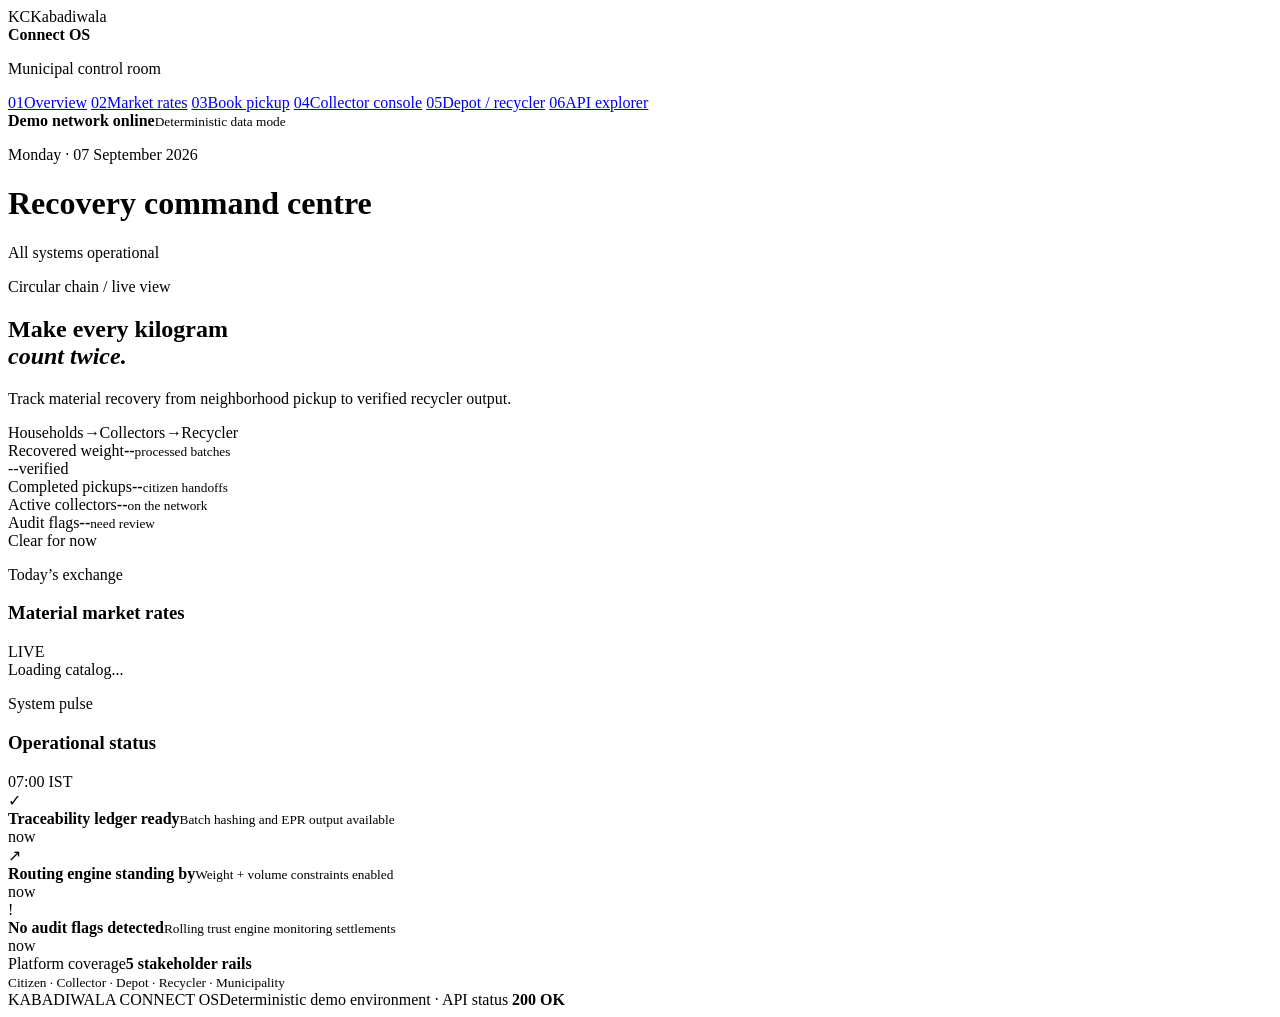
==== frontend/index.html @ 9a3bf971 "feat(depot): add batch and recycler console" ====
<!doctype html>
<html lang="en">
<head>
  <meta charset="utf-8">
  <meta name="viewport" content="width=device-width, initial-scale=1">
  <title>Kabadiwala Connect | Municipal Operations</title>
  <link rel="stylesheet" href="/dashboard/styles.css">
</head>
<body>
  <div class="shell">
    <aside class="sidebar">
      <div class="brand"><span class="brand-mark">KC</span><span>Kabadiwala<br><strong>Connect OS</strong></span></div>
      <p class="eyebrow">Municipal control room</p>
      <nav>
        <a class="nav-link active" href="#overview"><span>01</span>Overview</a>
        <a class="nav-link" href="#materials"><span>02</span>Market rates</a>
        <a class="nav-link" href="/citizen/citizen.html"><span>03</span>Book pickup</a>
        <a class="nav-link" href="/collector/collector.html"><span>04</span>Collector console</a>
        <a class="nav-link" href="/depot/depot.html"><span>05</span>Depot / recycler</a>
        <a class="nav-link" href="/docs"><span>06</span>API explorer</a>
      </nav>
      <div class="sidebar-note"><span class="pulse"></span><div><strong>Demo network online</strong><small>Deterministic data mode</small></div></div>
    </aside>

    <main class="main" id="overview">
      <header class="topbar"><div><p class="eyebrow">Monday · 07 September 2026</p><h1>Recovery command centre</h1></div><div class="status"><span class="pulse"></span>All systems operational</div></header>
      <section class="intro"><div><p class="eyebrow accent">Circular chain / live view</p><h2>Make every kilogram<br><em>count twice.</em></h2><p class="intro-copy">Track material recovery from neighborhood pickup to verified recycler output.</p></div><div class="flow"><span>Households</span><i>→</i><span>Collectors</span><i>→</i><span>Recycler</span></div></section>

      <section class="metrics" aria-label="Recovery metrics">
        <article class="metric metric-primary"><span class="metric-label">Recovered weight</span><strong id="recovered-weight">--</strong><small>processed batches</small><div class="metric-line"><span id="batch-count">--</span><span>verified</span></div></article>
        <article class="metric"><span class="metric-label">Completed pickups</span><strong id="pickup-count">--</strong><small>citizen handoffs</small><div class="mini-bars"><i></i><i></i><i></i><i></i><i></i><i></i></div></article>
        <article class="metric"><span class="metric-label">Active collectors</span><strong id="collector-count">--</strong><small>on the network</small><div class="collector-dots"><i></i><i></i><i></i><i></i><i></i></div></article>
        <article class="metric metric-alert"><span class="metric-label">Audit flags</span><strong id="audit-count">--</strong><small>need review</small><div class="alert-state"><span></span><span id="audit-label">Clear for now</span></div></article>
      </section>

      <section class="content-grid">
        <article class="panel rates-panel" id="materials"><div class="panel-heading"><div><p class="eyebrow">Today’s exchange</p><h3>Material market rates</h3></div><span class="live-tag">LIVE</span></div><div id="materials-list" class="rates-list"><div class="loading">Loading catalog...</div></div></article>
        <article class="panel activity-panel"><div class="panel-heading"><div><p class="eyebrow">System pulse</p><h3>Operational status</h3></div><span class="panel-code">07:00 IST</span></div><div class="activity-list"><div class="activity"><span class="activity-icon green">✓</span><div><strong>Traceability ledger ready</strong><small>Batch hashing and EPR output available</small></div><time>now</time></div><div class="activity"><span class="activity-icon blue">↗</span><div><strong>Routing engine standing by</strong><small>Weight + volume constraints enabled</small></div><time>now</time></div><div class="activity"><span class="activity-icon amber">!</span><div><strong id="activity-audit">No audit flags detected</strong><small>Rolling trust engine monitoring settlements</small></div><time>now</time></div></div><div class="coverage"><div><span>Platform coverage</span><strong>5 stakeholder rails</strong></div><div class="coverage-bar"><span></span></div><small>Citizen · Collector · Depot · Recycler · Municipality</small></div></article>
      </section>
      <footer><span>KABADIWALA CONNECT OS</span><span>Deterministic demo environment · API status <b>200 OK</b></span></footer>
    </main>
  </div>
  <script src="/dashboard/app.js"></script>
</body>
</html>
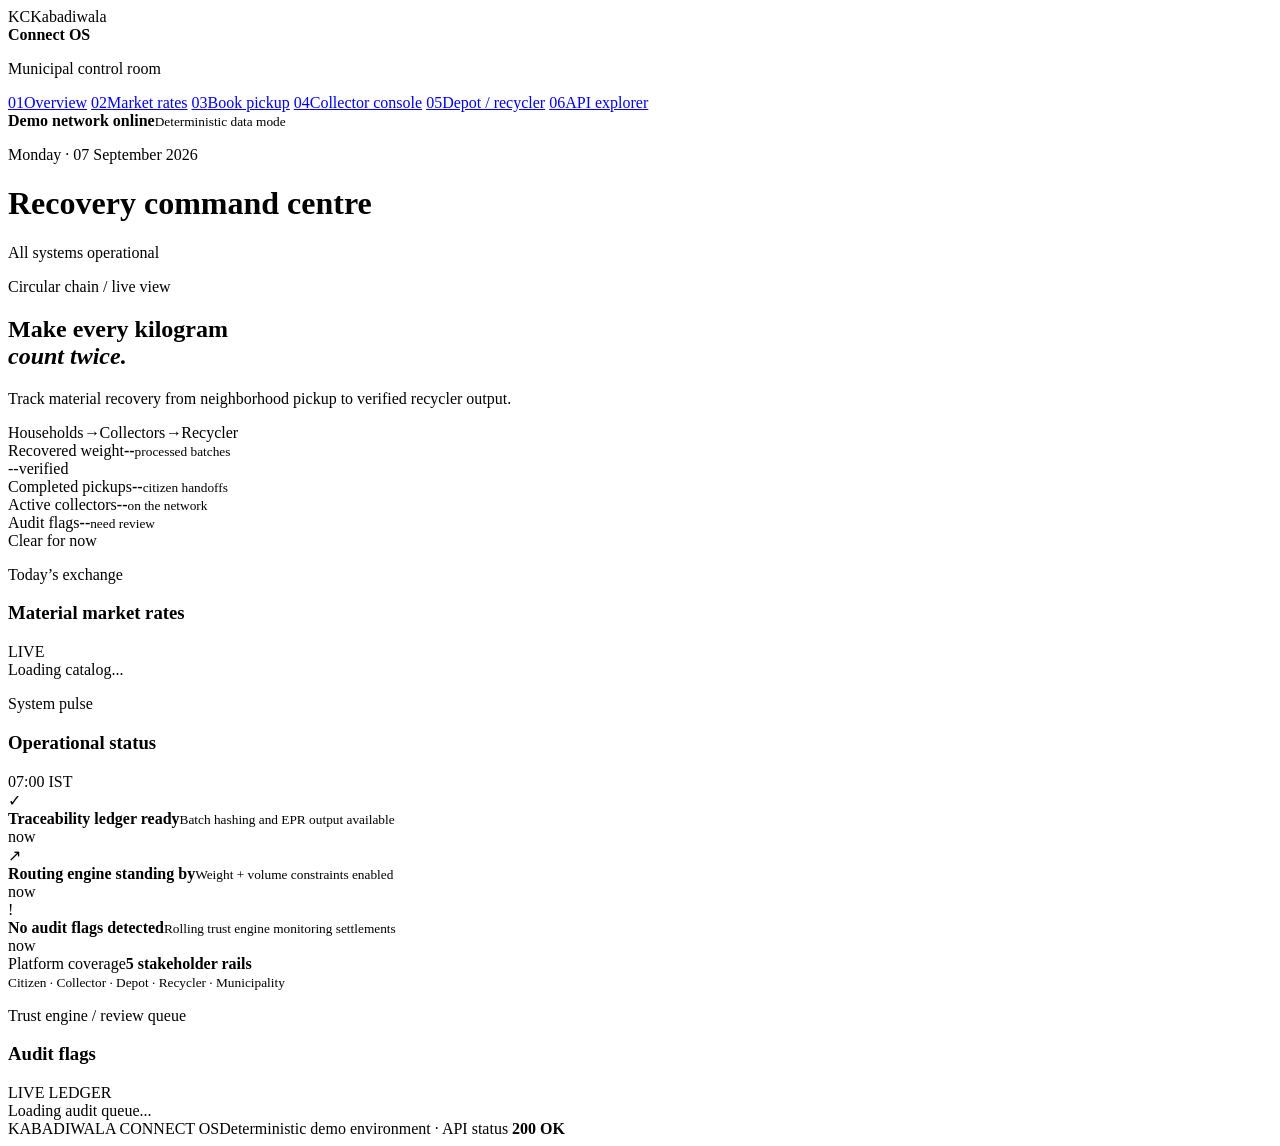
==== commit 9721e90c: "feat(dashboard): add live audit review queue" ====
--- a/frontend/index.html
+++ b/frontend/index.html
@@ -37,6 +37,7 @@
         <article class="panel rates-panel" id="materials"><div class="panel-heading"><div><p class="eyebrow">Today’s exchange</p><h3>Material market rates</h3></div><span class="live-tag">LIVE</span></div><div id="materials-list" class="rates-list"><div class="loading">Loading catalog...</div></div></article>
         <article class="panel activity-panel"><div class="panel-heading"><div><p class="eyebrow">System pulse</p><h3>Operational status</h3></div><span class="panel-code">07:00 IST</span></div><div class="activity-list"><div class="activity"><span class="activity-icon green">✓</span><div><strong>Traceability ledger ready</strong><small>Batch hashing and EPR output available</small></div><time>now</time></div><div class="activity"><span class="activity-icon blue">↗</span><div><strong>Routing engine standing by</strong><small>Weight + volume constraints enabled</small></div><time>now</time></div><div class="activity"><span class="activity-icon amber">!</span><div><strong id="activity-audit">No audit flags detected</strong><small>Rolling trust engine monitoring settlements</small></div><time>now</time></div></div><div class="coverage"><div><span>Platform coverage</span><strong>5 stakeholder rails</strong></div><div class="coverage-bar"><span></span></div><small>Citizen · Collector · Depot · Recycler · Municipality</small></div></article>
       </section>
+      <section class="panel audit-panel"><div class="panel-heading"><div><p class="eyebrow">Trust engine / review queue</p><h3>Audit flags</h3></div><span class="panel-code" id="audit-refresh">LIVE LEDGER</span></div><div id="audit-list" class="audit-list"><div class="loading">Loading audit queue...</div></div></section>
       <footer><span>KABADIWALA CONNECT OS</span><span>Deterministic demo environment · API status <b>200 OK</b></span></footer>
     </main>
   </div>
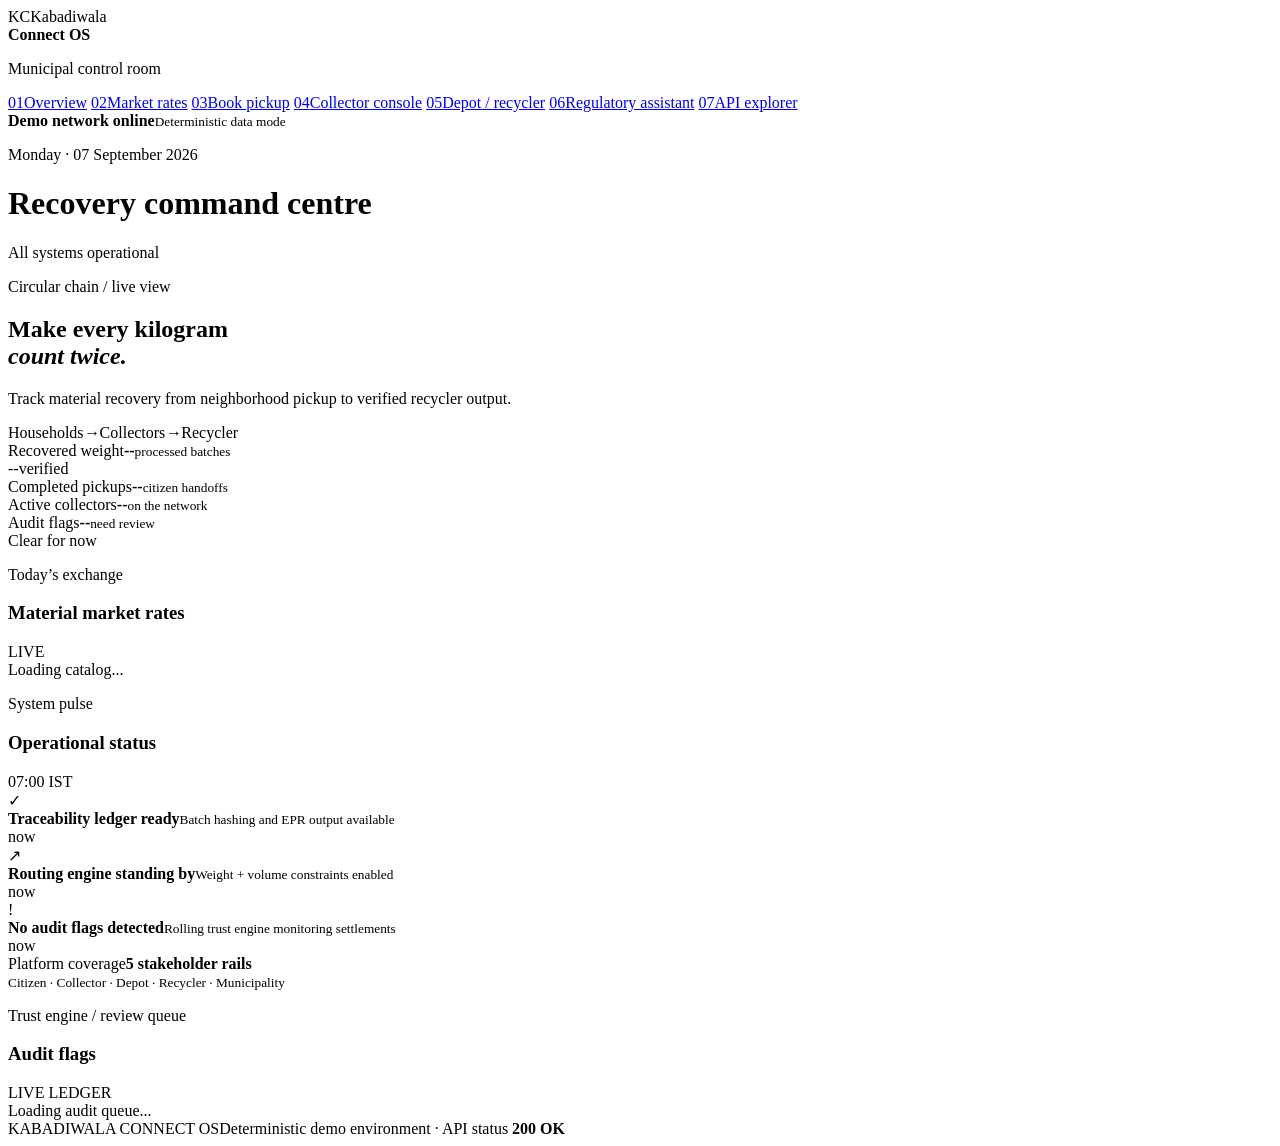
==== commit 9476bbbb: "feat(regulatory): add cited assistant interface" ====
--- a/frontend/index.html
+++ b/frontend/index.html
@@ -17,7 +17,8 @@
         <a class="nav-link" href="/citizen/citizen.html"><span>03</span>Book pickup</a>
         <a class="nav-link" href="/collector/collector.html"><span>04</span>Collector console</a>
         <a class="nav-link" href="/depot/depot.html"><span>05</span>Depot / recycler</a>
-        <a class="nav-link" href="/docs"><span>06</span>API explorer</a>
+        <a class="nav-link" href="/regulatory/regulatory.html"><span>06</span>Regulatory assistant</a>
+        <a class="nav-link" href="/docs"><span>07</span>API explorer</a>
       </nav>
       <div class="sidebar-note"><span class="pulse"></span><div><strong>Demo network online</strong><small>Deterministic data mode</small></div></div>
     </aside>
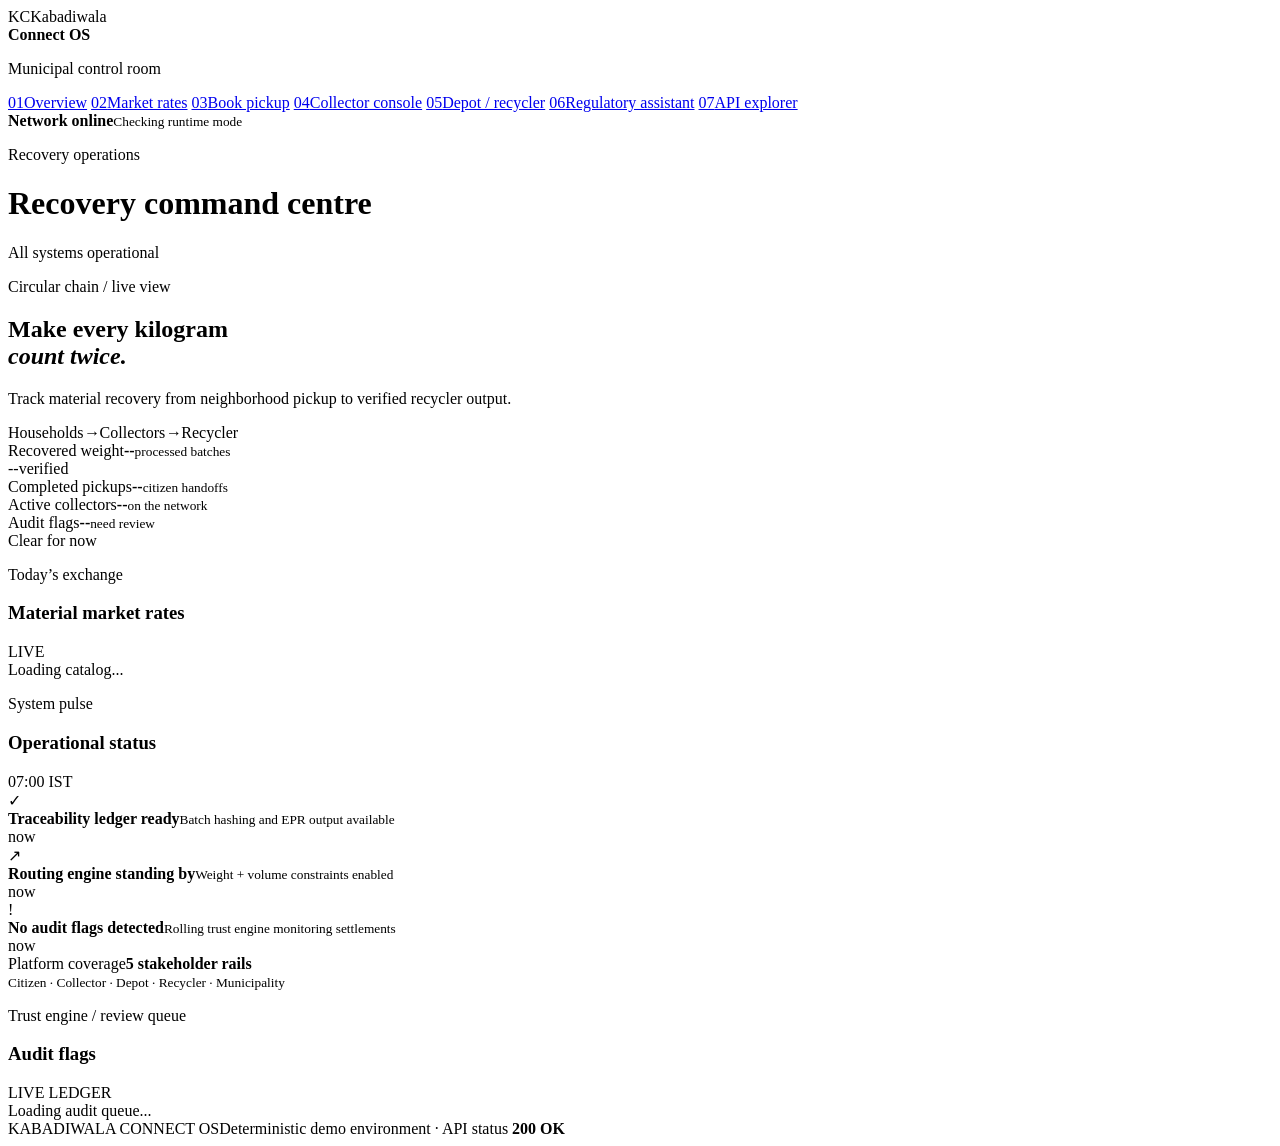
==== commit e6a2f8dc: "feat(ui): make dashboard the app entry point" ====
--- a/frontend/index.html
+++ b/frontend/index.html
@@ -20,11 +20,11 @@
         <a class="nav-link" href="/regulatory/regulatory.html"><span>06</span>Regulatory assistant</a>
         <a class="nav-link" href="/docs"><span>07</span>API explorer</a>
       </nav>
-      <div class="sidebar-note"><span class="pulse"></span><div><strong>Demo network online</strong><small>Deterministic data mode</small></div></div>
+      <div class="sidebar-note"><span class="pulse"></span><div><strong id="network-label">Network online</strong><small id="network-mode">Checking runtime mode</small></div></div>
     </aside>
 
     <main class="main" id="overview">
-      <header class="topbar"><div><p class="eyebrow">Monday · 07 September 2026</p><h1>Recovery command centre</h1></div><div class="status"><span class="pulse"></span>All systems operational</div></header>
+      <header class="topbar"><div><p class="eyebrow" id="today">Recovery operations</p><h1>Recovery command centre</h1></div><div class="status"><span class="pulse"></span>All systems operational</div></header>
       <section class="intro"><div><p class="eyebrow accent">Circular chain / live view</p><h2>Make every kilogram<br><em>count twice.</em></h2><p class="intro-copy">Track material recovery from neighborhood pickup to verified recycler output.</p></div><div class="flow"><span>Households</span><i>→</i><span>Collectors</span><i>→</i><span>Recycler</span></div></section>
 
       <section class="metrics" aria-label="Recovery metrics">
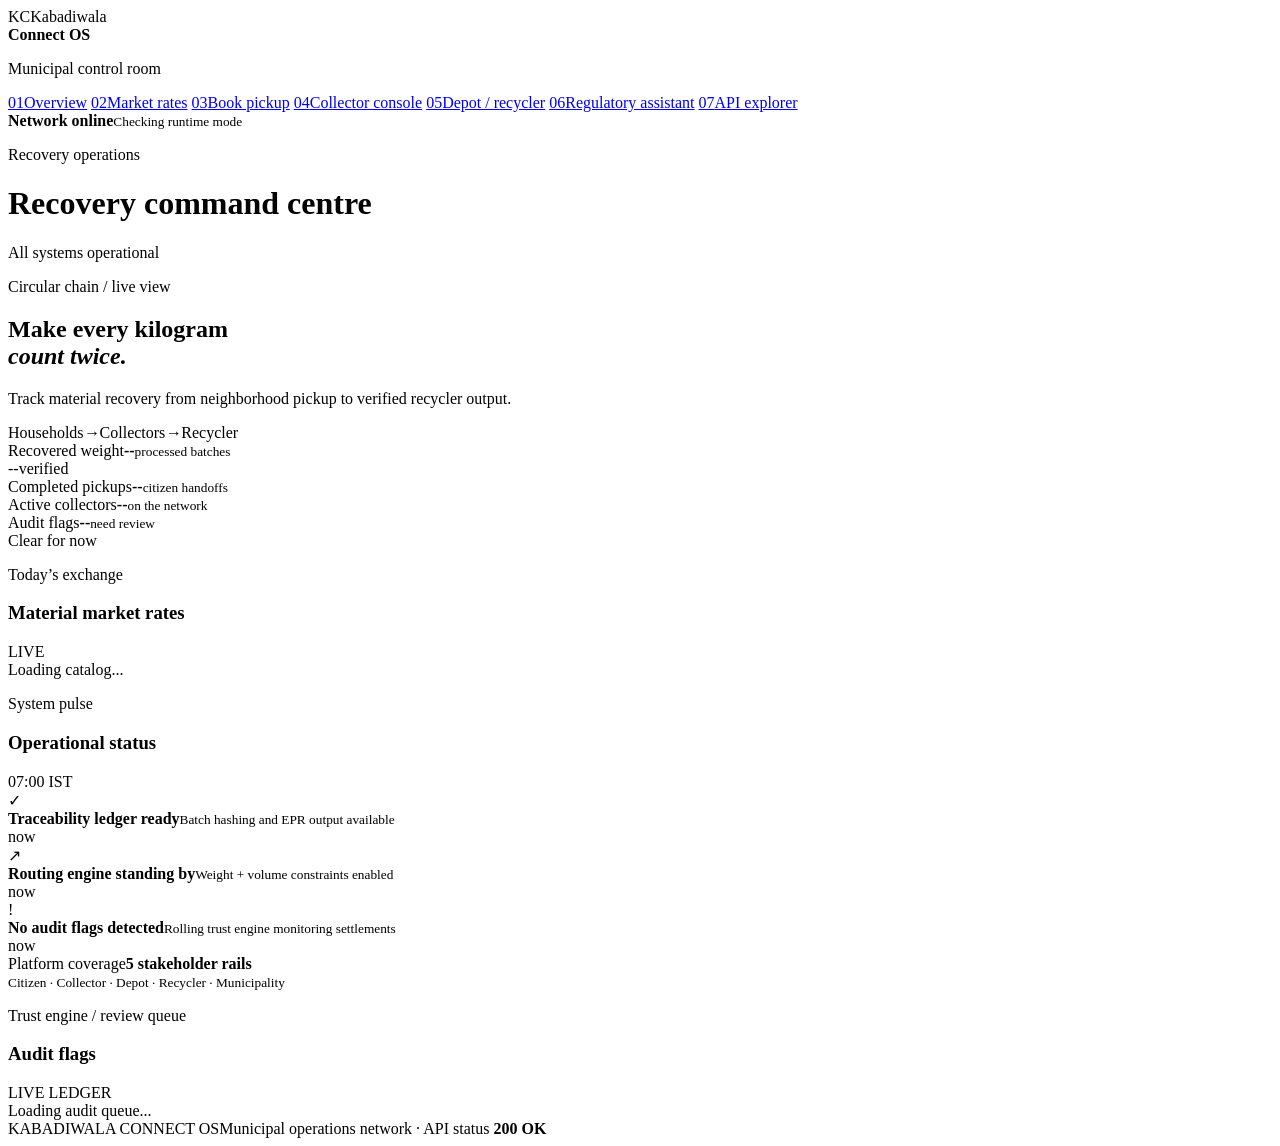
==== commit 5fa4ec99: "fix(ui): label live operations runtime" ====
--- a/frontend/index.html
+++ b/frontend/index.html
@@ -39,7 +39,7 @@
         <article class="panel activity-panel"><div class="panel-heading"><div><p class="eyebrow">System pulse</p><h3>Operational status</h3></div><span class="panel-code">07:00 IST</span></div><div class="activity-list"><div class="activity"><span class="activity-icon green">✓</span><div><strong>Traceability ledger ready</strong><small>Batch hashing and EPR output available</small></div><time>now</time></div><div class="activity"><span class="activity-icon blue">↗</span><div><strong>Routing engine standing by</strong><small>Weight + volume constraints enabled</small></div><time>now</time></div><div class="activity"><span class="activity-icon amber">!</span><div><strong id="activity-audit">No audit flags detected</strong><small>Rolling trust engine monitoring settlements</small></div><time>now</time></div></div><div class="coverage"><div><span>Platform coverage</span><strong>5 stakeholder rails</strong></div><div class="coverage-bar"><span></span></div><small>Citizen · Collector · Depot · Recycler · Municipality</small></div></article>
       </section>
       <section class="panel audit-panel"><div class="panel-heading"><div><p class="eyebrow">Trust engine / review queue</p><h3>Audit flags</h3></div><span class="panel-code" id="audit-refresh">LIVE LEDGER</span></div><div id="audit-list" class="audit-list"><div class="loading">Loading audit queue...</div></div></section>
-      <footer><span>KABADIWALA CONNECT OS</span><span>Deterministic demo environment · API status <b>200 OK</b></span></footer>
+      <footer><span>KABADIWALA CONNECT OS</span><span>Municipal operations network · API status <b>200 OK</b></span></footer>
     </main>
   </div>
   <script src="/dashboard/app.js"></script>
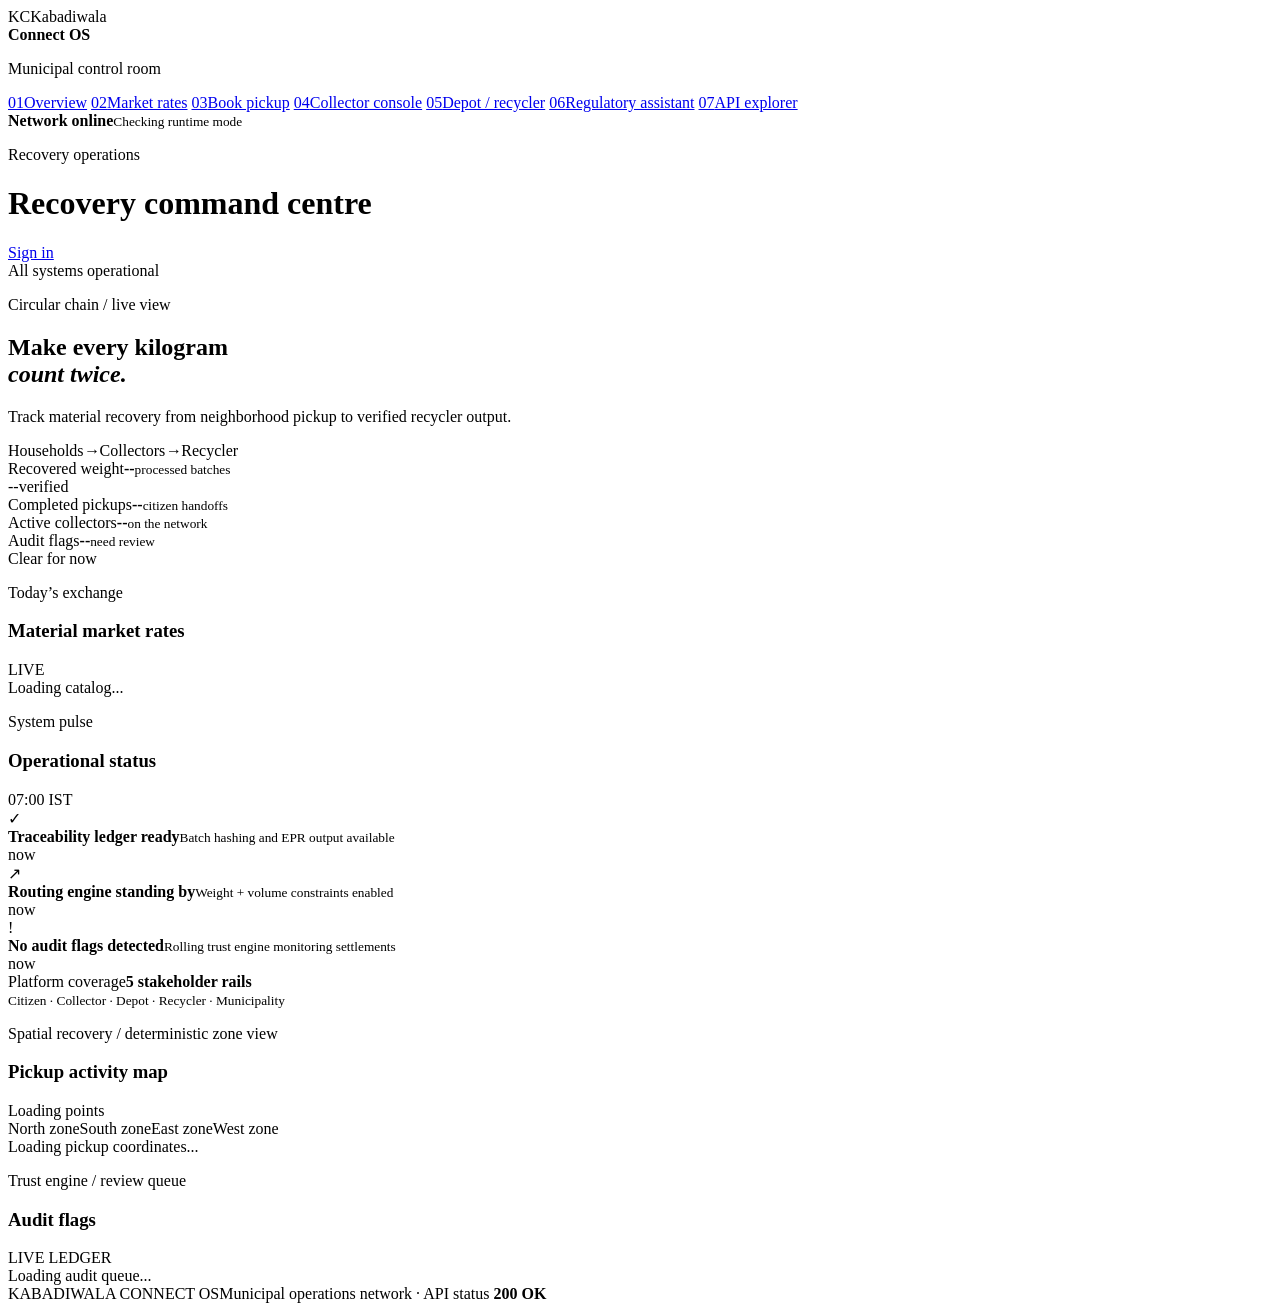
==== commit 719e050e: "feat(ui): add role login and recovery map" ====
--- a/frontend/index.html
+++ b/frontend/index.html
@@ -24,7 +24,7 @@
     </aside>
 
     <main class="main" id="overview">
-      <header class="topbar"><div><p class="eyebrow" id="today">Recovery operations</p><h1>Recovery command centre</h1></div><div class="status"><span class="pulse"></span>All systems operational</div></header>
+      <header class="topbar"><div><p class="eyebrow" id="today">Recovery operations</p><h1>Recovery command centre</h1></div><div class="top-actions"><a class="login-link" href="/login/login.html">Sign in</a><div class="status"><span class="pulse"></span>All systems operational</div></div></header>
       <section class="intro"><div><p class="eyebrow accent">Circular chain / live view</p><h2>Make every kilogram<br><em>count twice.</em></h2><p class="intro-copy">Track material recovery from neighborhood pickup to verified recycler output.</p></div><div class="flow"><span>Households</span><i>→</i><span>Collectors</span><i>→</i><span>Recycler</span></div></section>
 
       <section class="metrics" aria-label="Recovery metrics">
@@ -38,6 +38,7 @@
         <article class="panel rates-panel" id="materials"><div class="panel-heading"><div><p class="eyebrow">Today’s exchange</p><h3>Material market rates</h3></div><span class="live-tag">LIVE</span></div><div id="materials-list" class="rates-list"><div class="loading">Loading catalog...</div></div></article>
         <article class="panel activity-panel"><div class="panel-heading"><div><p class="eyebrow">System pulse</p><h3>Operational status</h3></div><span class="panel-code">07:00 IST</span></div><div class="activity-list"><div class="activity"><span class="activity-icon green">✓</span><div><strong>Traceability ledger ready</strong><small>Batch hashing and EPR output available</small></div><time>now</time></div><div class="activity"><span class="activity-icon blue">↗</span><div><strong>Routing engine standing by</strong><small>Weight + volume constraints enabled</small></div><time>now</time></div><div class="activity"><span class="activity-icon amber">!</span><div><strong id="activity-audit">No audit flags detected</strong><small>Rolling trust engine monitoring settlements</small></div><time>now</time></div></div><div class="coverage"><div><span>Platform coverage</span><strong>5 stakeholder rails</strong></div><div class="coverage-bar"><span></span></div><small>Citizen · Collector · Depot · Recycler · Municipality</small></div></article>
       </section>
+      <section class="panel map-panel"><div class="panel-heading"><div><p class="eyebrow">Spatial recovery / deterministic zone view</p><h3>Pickup activity map</h3></div><span class="panel-code" id="map-count">Loading points</span></div><div class="zone-map" id="zone-map"><div class="map-grid"></div><span class="map-label label-north">North zone</span><span class="map-label label-south">South zone</span><span class="map-label label-east">East zone</span><span class="map-label label-west">West zone</span><div class="loading">Loading pickup coordinates...</div></div></section>
       <section class="panel audit-panel"><div class="panel-heading"><div><p class="eyebrow">Trust engine / review queue</p><h3>Audit flags</h3></div><span class="panel-code" id="audit-refresh">LIVE LEDGER</span></div><div id="audit-list" class="audit-list"><div class="loading">Loading audit queue...</div></div></section>
       <footer><span>KABADIWALA CONNECT OS</span><span>Municipal operations network · API status <b>200 OK</b></span></footer>
     </main>
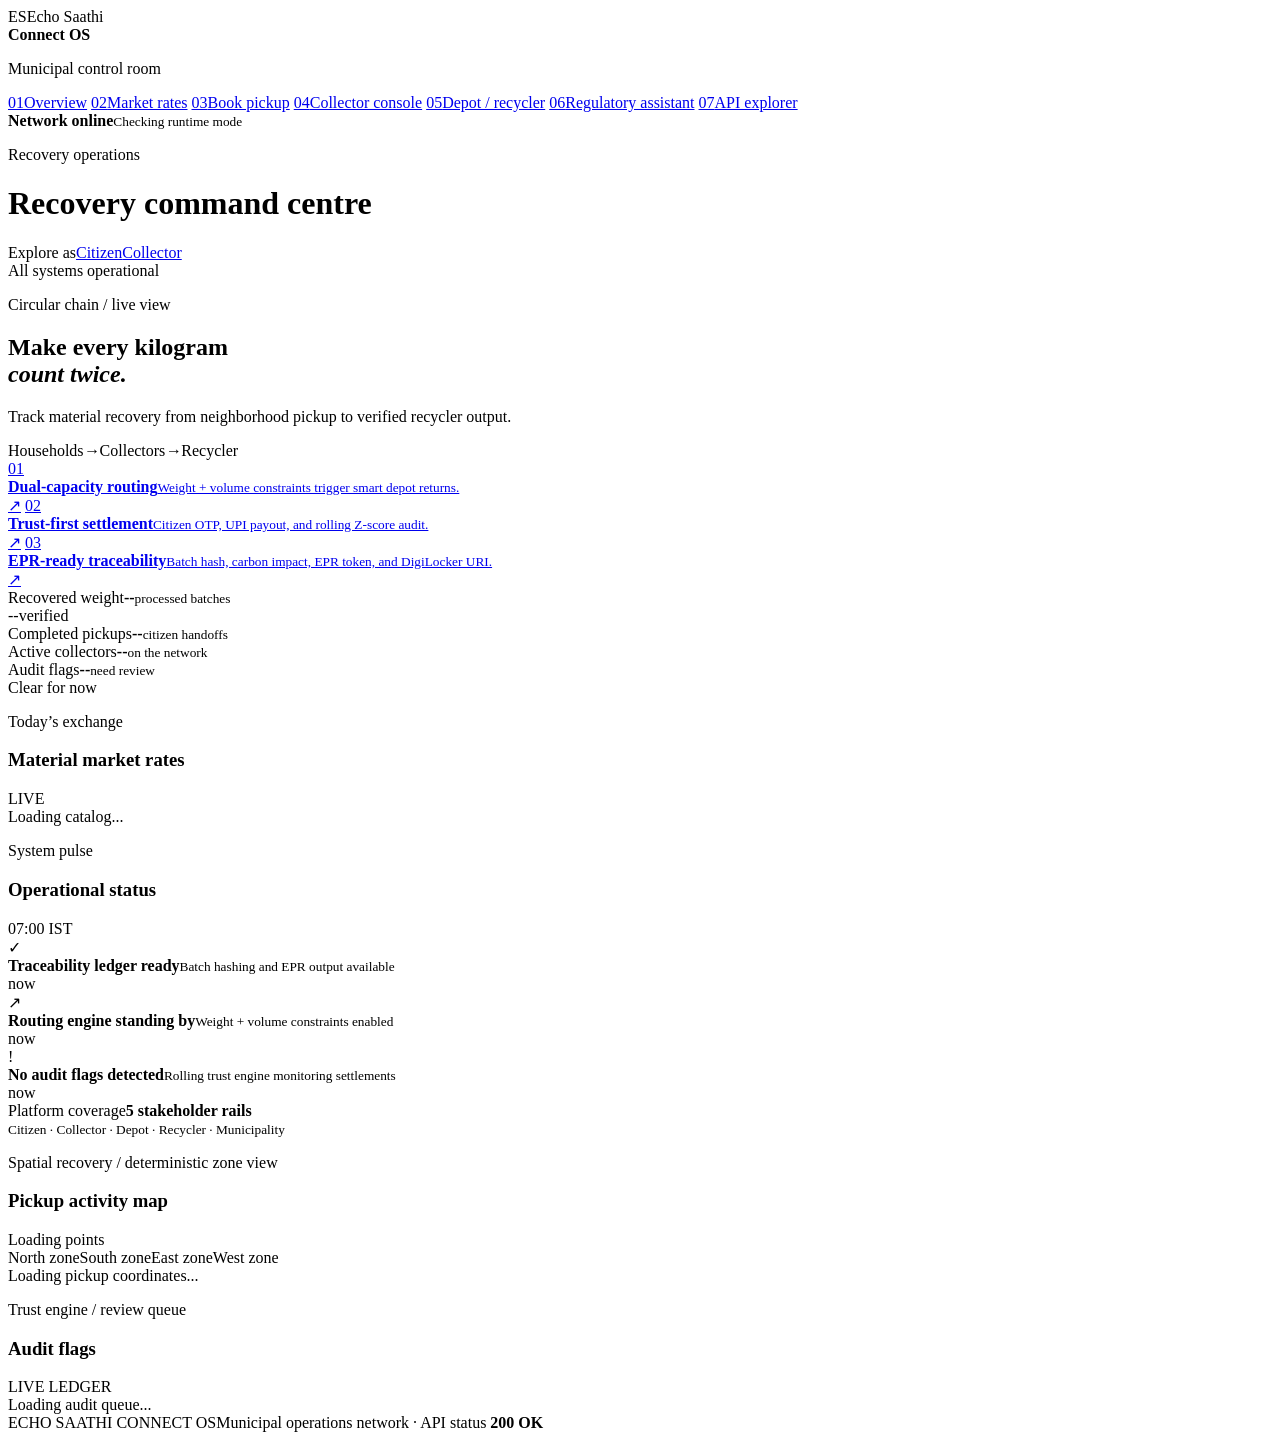
==== commit a0a3162c: "feat(judge-demo): surface identity trust and traceability proof" ====
--- a/frontend/index.html
+++ b/frontend/index.html
@@ -3,13 +3,13 @@
 <head>
   <meta charset="utf-8">
   <meta name="viewport" content="width=device-width, initial-scale=1">
-  <title>Kabadiwala Connect | Municipal Operations</title>
+  <title>Echo Saathi | Municipal Operations</title>
   <link rel="stylesheet" href="/dashboard/styles.css">
 </head>
 <body>
   <div class="shell">
     <aside class="sidebar">
-      <div class="brand"><span class="brand-mark">KC</span><span>Kabadiwala<br><strong>Connect OS</strong></span></div>
+      <div class="brand"><span class="brand-mark">ES</span><span>Echo Saathi<br><strong>Connect OS</strong></span></div>
       <p class="eyebrow">Municipal control room</p>
       <nav>
         <a class="nav-link active" href="#overview"><span>01</span>Overview</a>
@@ -24,8 +24,14 @@
     </aside>
 
     <main class="main" id="overview">
-      <header class="topbar"><div><p class="eyebrow" id="today">Recovery operations</p><h1>Recovery command centre</h1></div><div class="top-actions"><a class="login-link" href="/login/login.html">Sign in</a><div class="status"><span class="pulse"></span>All systems operational</div></div></header>
+      <header class="topbar"><div><p class="eyebrow" id="today">Recovery operations</p><h1>Recovery command centre</h1></div><div class="top-actions"><div class="persona-switch" aria-label="Switch interface"><span>Explore as</span><a class="login-link" href="/citizen/citizen.html">Citizen</a><a class="login-link" href="/collector/collector.html">Collector</a></div><div class="status"><span class="pulse"></span>All systems operational</div></div></header>
       <section class="intro"><div><p class="eyebrow accent">Circular chain / live view</p><h2>Make every kilogram<br><em>count twice.</em></h2><p class="intro-copy">Track material recovery from neighborhood pickup to verified recycler output.</p></div><div class="flow"><span>Households</span><i>→</i><span>Collectors</span><i>→</i><span>Recycler</span></div></section>
+
+      <section class="proof-stack" aria-label="Echo Saathi proof points">
+        <a class="proof-card" href="/collector/collector.html#route-planner"><span class="proof-number">01</span><div><strong>Dual-capacity routing</strong><small>Weight + volume constraints trigger smart depot returns.</small></div><span class="proof-arrow">↗</span></a>
+        <a class="proof-card" href="/collector/collector.html#settlement"><span class="proof-number">02</span><div><strong>Trust-first settlement</strong><small>Citizen OTP, UPI payout, and rolling Z-score audit.</small></div><span class="proof-arrow">↗</span></a>
+        <a class="proof-card" href="/depot/depot.html"><span class="proof-number">03</span><div><strong>EPR-ready traceability</strong><small>Batch hash, carbon impact, EPR token, and DigiLocker URI.</small></div><span class="proof-arrow">↗</span></a>
+      </section>
 
       <section class="metrics" aria-label="Recovery metrics">
         <article class="metric metric-primary"><span class="metric-label">Recovered weight</span><strong id="recovered-weight">--</strong><small>processed batches</small><div class="metric-line"><span id="batch-count">--</span><span>verified</span></div></article>
@@ -40,7 +46,7 @@
       </section>
       <section class="panel map-panel"><div class="panel-heading"><div><p class="eyebrow">Spatial recovery / deterministic zone view</p><h3>Pickup activity map</h3></div><span class="panel-code" id="map-count">Loading points</span></div><div class="zone-map" id="zone-map"><div class="map-grid"></div><span class="map-label label-north">North zone</span><span class="map-label label-south">South zone</span><span class="map-label label-east">East zone</span><span class="map-label label-west">West zone</span><div class="loading">Loading pickup coordinates...</div></div></section>
       <section class="panel audit-panel"><div class="panel-heading"><div><p class="eyebrow">Trust engine / review queue</p><h3>Audit flags</h3></div><span class="panel-code" id="audit-refresh">LIVE LEDGER</span></div><div id="audit-list" class="audit-list"><div class="loading">Loading audit queue...</div></div></section>
-      <footer><span>KABADIWALA CONNECT OS</span><span>Municipal operations network · API status <b>200 OK</b></span></footer>
+      <footer><span>ECHO SAATHI CONNECT OS</span><span>Municipal operations network · API status <b>200 OK</b></span></footer>
     </main>
   </div>
   <script src="/dashboard/app.js"></script>
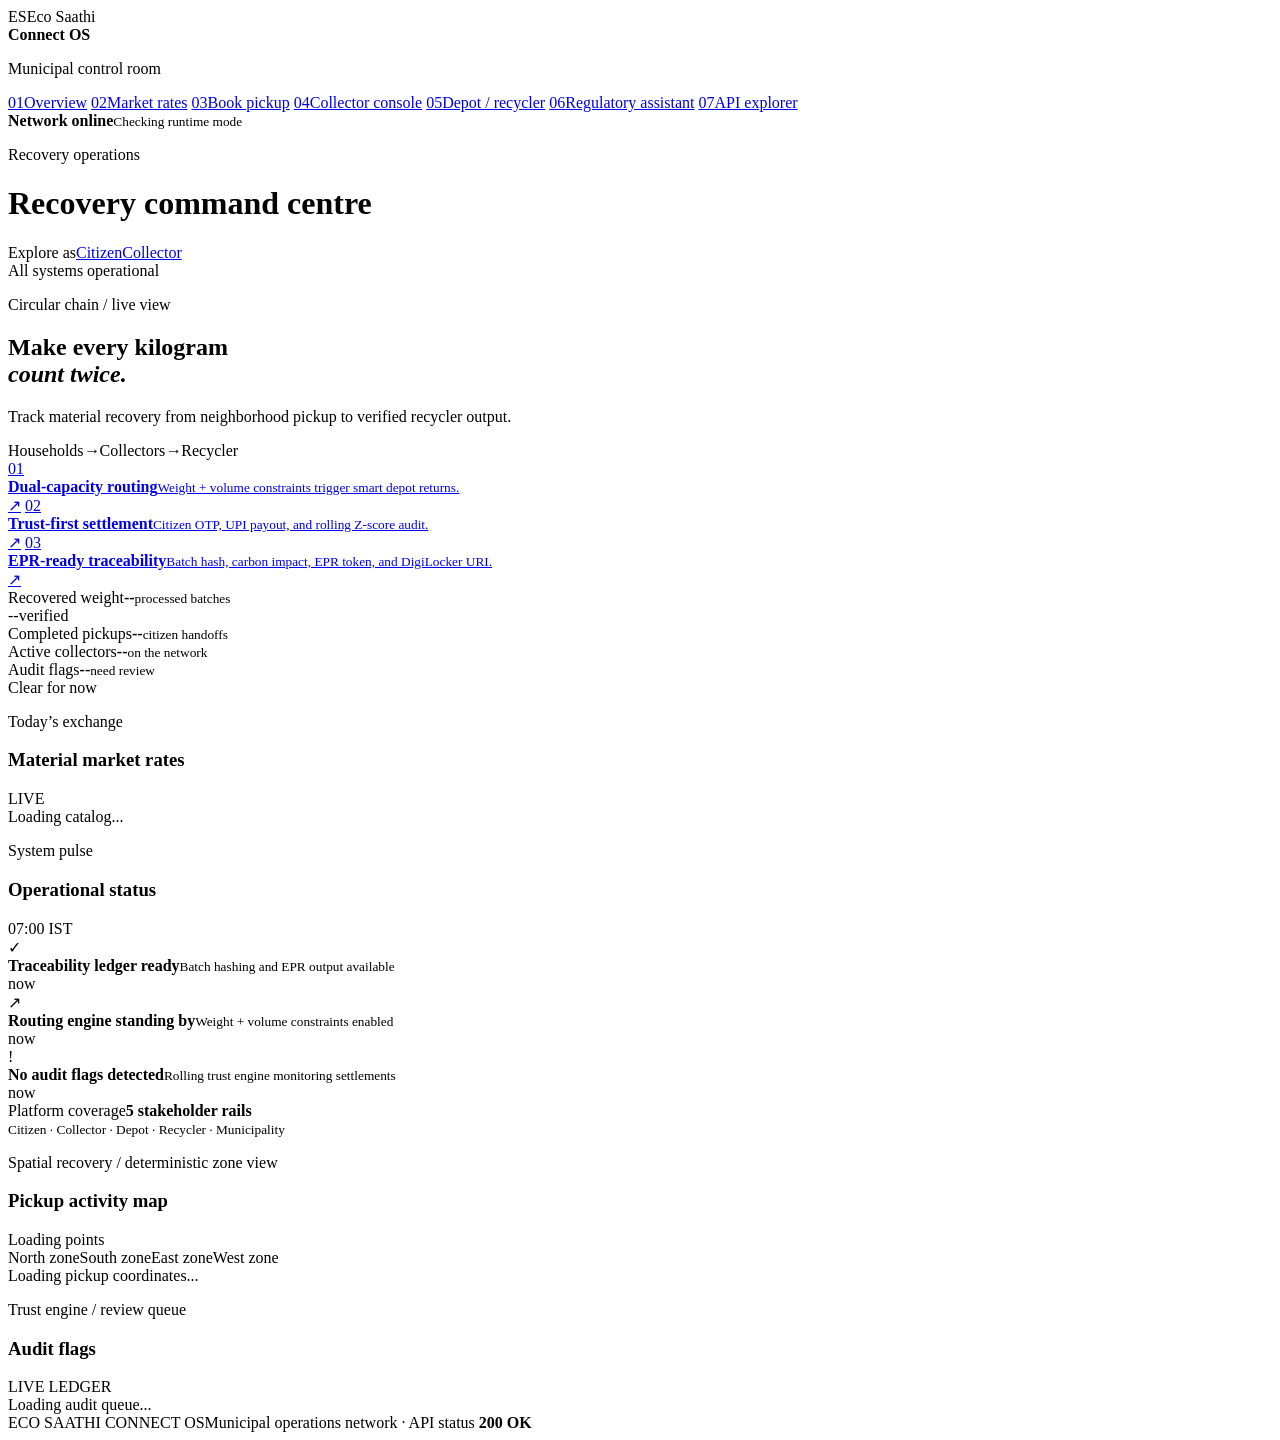
==== commit f364a614: "chore(branding): rename project to Eco Saathi" ====
--- a/frontend/index.html
+++ b/frontend/index.html
@@ -3,13 +3,13 @@
 <head>
   <meta charset="utf-8">
   <meta name="viewport" content="width=device-width, initial-scale=1">
-  <title>Echo Saathi | Municipal Operations</title>
+  <title>Eco Saathi | Municipal Operations</title>
   <link rel="stylesheet" href="/dashboard/styles.css">
 </head>
 <body>
   <div class="shell">
     <aside class="sidebar">
-      <div class="brand"><span class="brand-mark">ES</span><span>Echo Saathi<br><strong>Connect OS</strong></span></div>
+      <div class="brand"><span class="brand-mark">ES</span><span>Eco Saathi<br><strong>Connect OS</strong></span></div>
       <p class="eyebrow">Municipal control room</p>
       <nav>
         <a class="nav-link active" href="#overview"><span>01</span>Overview</a>
@@ -27,7 +27,7 @@
       <header class="topbar"><div><p class="eyebrow" id="today">Recovery operations</p><h1>Recovery command centre</h1></div><div class="top-actions"><div class="persona-switch" aria-label="Switch interface"><span>Explore as</span><a class="login-link" href="/citizen/citizen.html">Citizen</a><a class="login-link" href="/collector/collector.html">Collector</a></div><div class="status"><span class="pulse"></span>All systems operational</div></div></header>
       <section class="intro"><div><p class="eyebrow accent">Circular chain / live view</p><h2>Make every kilogram<br><em>count twice.</em></h2><p class="intro-copy">Track material recovery from neighborhood pickup to verified recycler output.</p></div><div class="flow"><span>Households</span><i>→</i><span>Collectors</span><i>→</i><span>Recycler</span></div></section>
 
-      <section class="proof-stack" aria-label="Echo Saathi proof points">
+      <section class="proof-stack" aria-label="Eco Saathi proof points">
         <a class="proof-card" href="/collector/collector.html#route-planner"><span class="proof-number">01</span><div><strong>Dual-capacity routing</strong><small>Weight + volume constraints trigger smart depot returns.</small></div><span class="proof-arrow">↗</span></a>
         <a class="proof-card" href="/collector/collector.html#settlement"><span class="proof-number">02</span><div><strong>Trust-first settlement</strong><small>Citizen OTP, UPI payout, and rolling Z-score audit.</small></div><span class="proof-arrow">↗</span></a>
         <a class="proof-card" href="/depot/depot.html"><span class="proof-number">03</span><div><strong>EPR-ready traceability</strong><small>Batch hash, carbon impact, EPR token, and DigiLocker URI.</small></div><span class="proof-arrow">↗</span></a>
@@ -46,7 +46,7 @@
       </section>
       <section class="panel map-panel"><div class="panel-heading"><div><p class="eyebrow">Spatial recovery / deterministic zone view</p><h3>Pickup activity map</h3></div><span class="panel-code" id="map-count">Loading points</span></div><div class="zone-map" id="zone-map"><div class="map-grid"></div><span class="map-label label-north">North zone</span><span class="map-label label-south">South zone</span><span class="map-label label-east">East zone</span><span class="map-label label-west">West zone</span><div class="loading">Loading pickup coordinates...</div></div></section>
       <section class="panel audit-panel"><div class="panel-heading"><div><p class="eyebrow">Trust engine / review queue</p><h3>Audit flags</h3></div><span class="panel-code" id="audit-refresh">LIVE LEDGER</span></div><div id="audit-list" class="audit-list"><div class="loading">Loading audit queue...</div></div></section>
-      <footer><span>ECHO SAATHI CONNECT OS</span><span>Municipal operations network · API status <b>200 OK</b></span></footer>
+      <footer><span>ECO SAATHI CONNECT OS</span><span>Municipal operations network · API status <b>200 OK</b></span></footer>
     </main>
   </div>
   <script src="/dashboard/app.js"></script>
